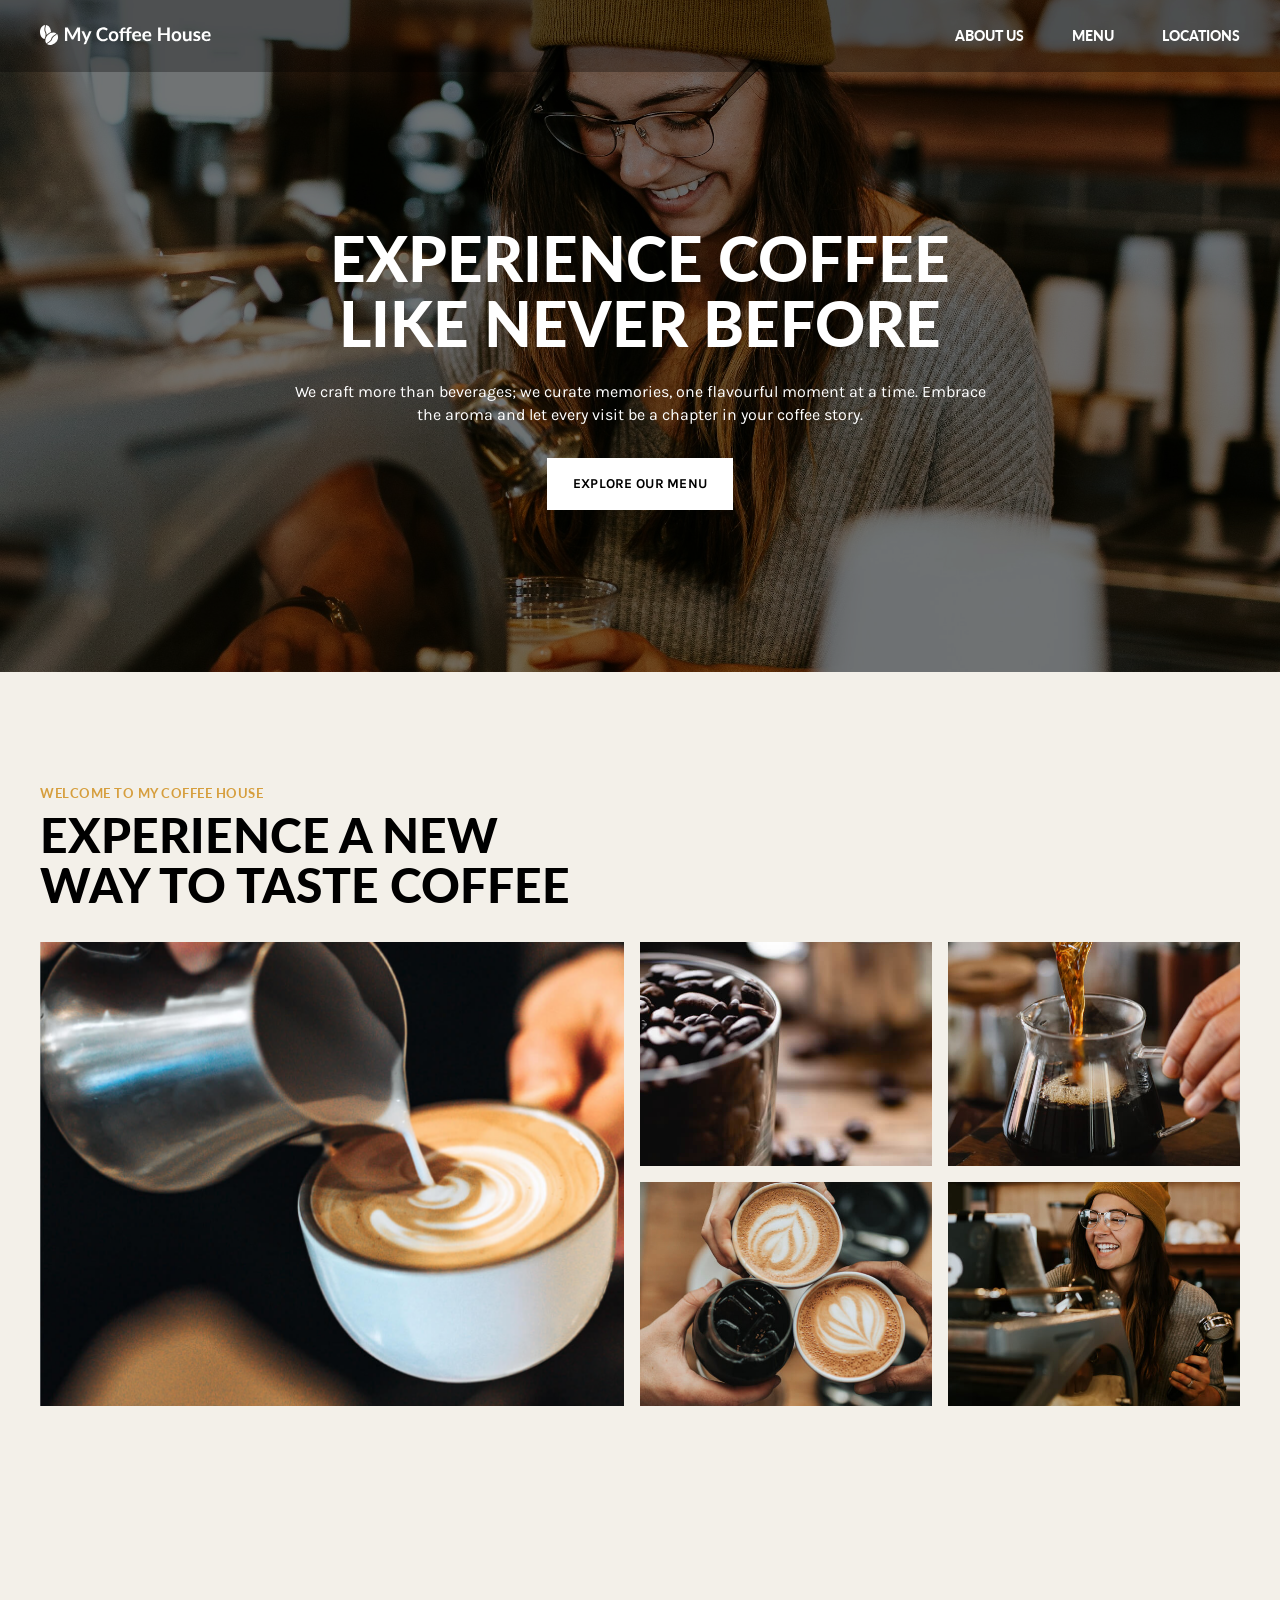
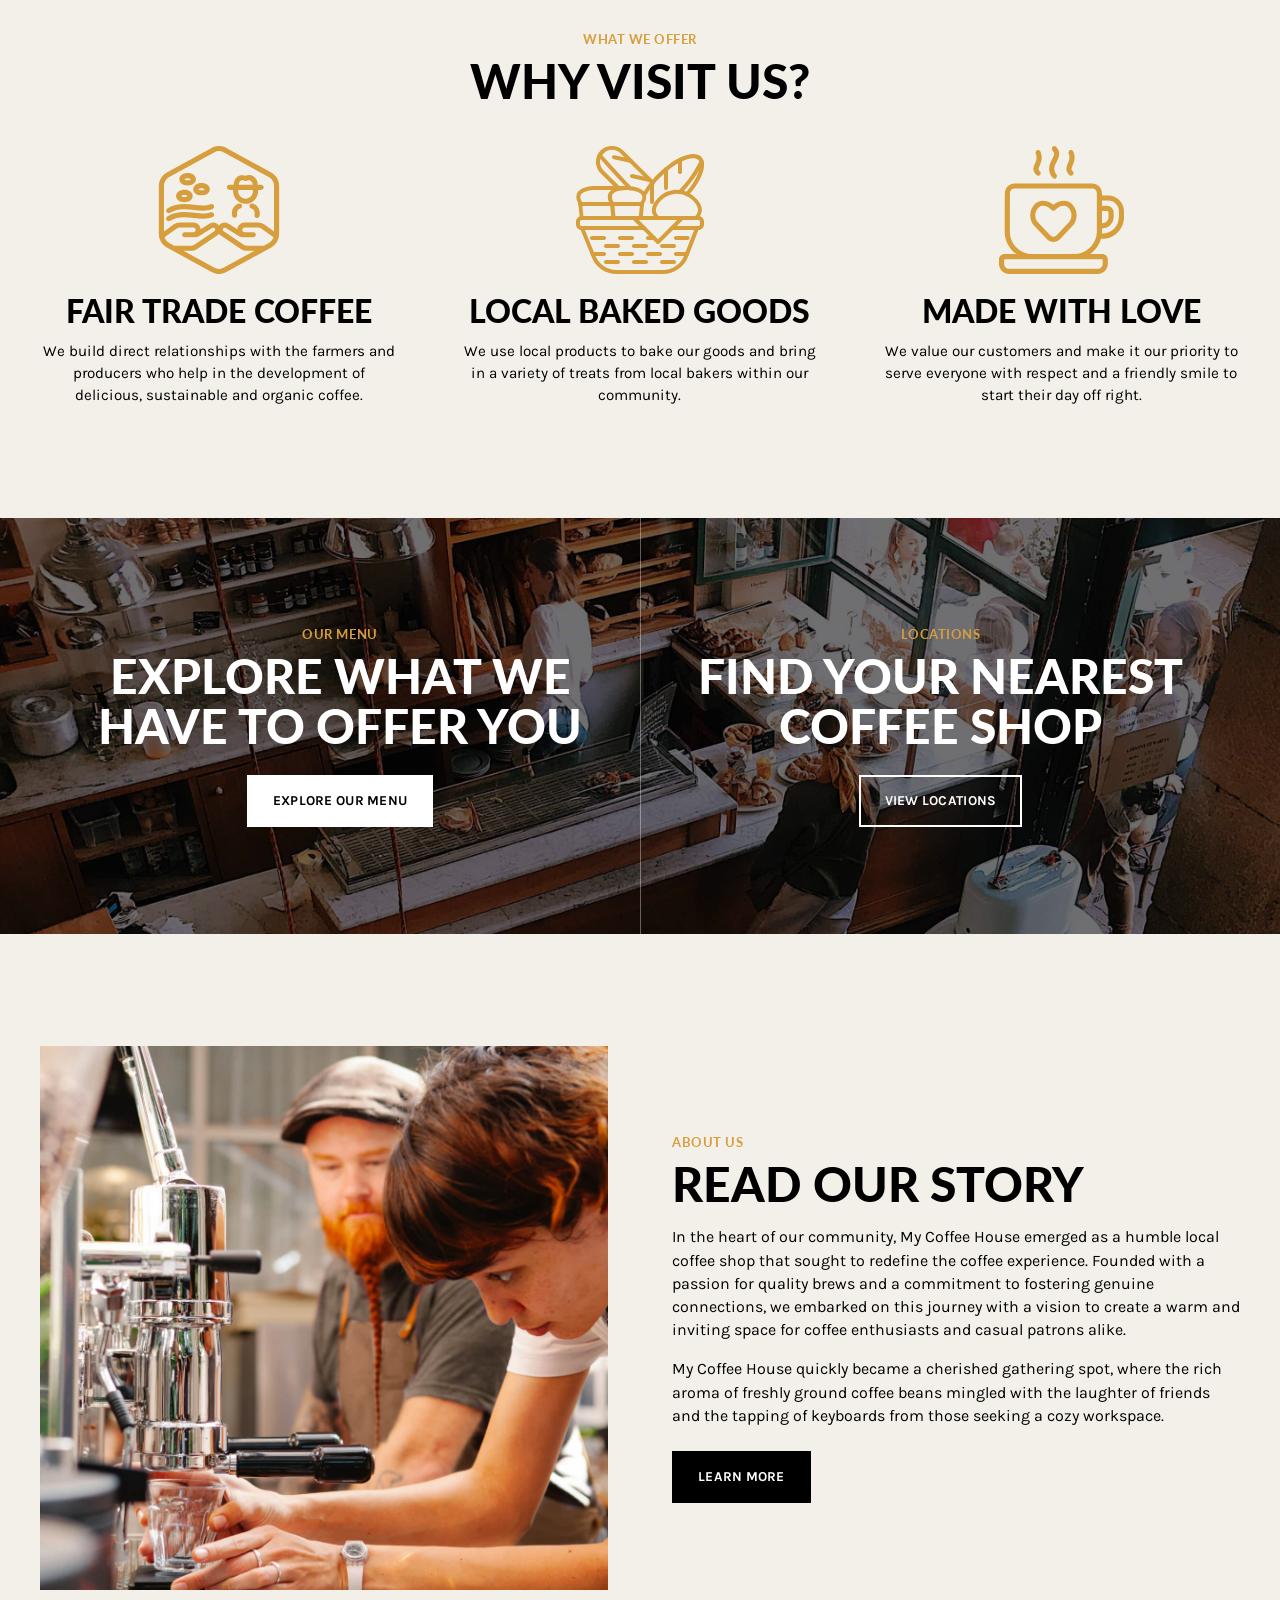
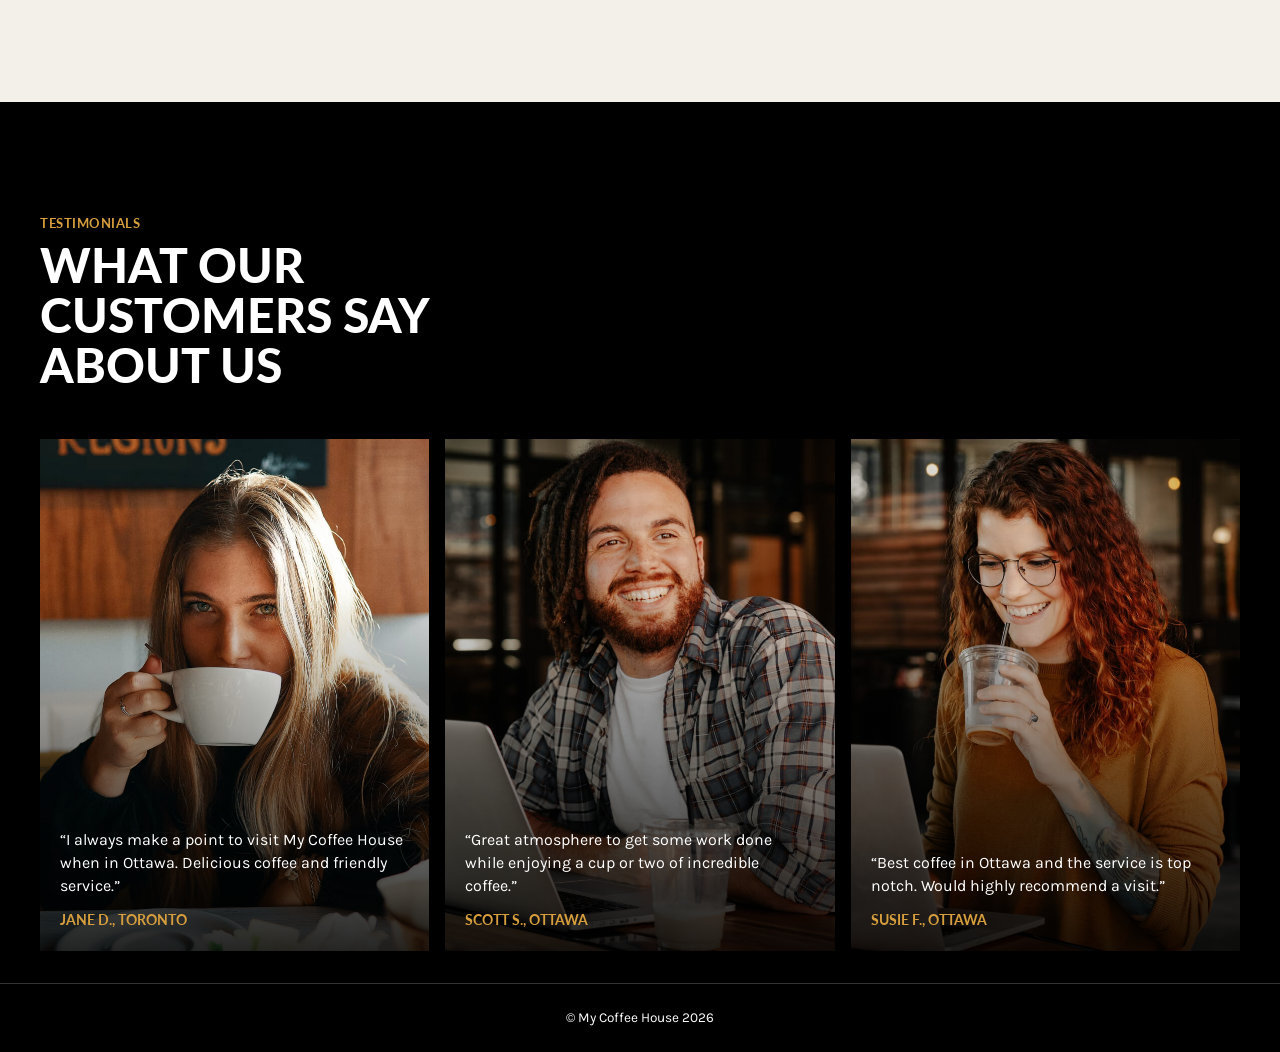
==== index.html @ 05609f6a "midterm final version" ====
<!DOCTYPE html>
<html lang="en">
<head>
  <meta charset="UTF-8">
  <meta name="viewport" content="width=device-width, initial-scale=1.0">

  <meta
    name="description"
    content="My Coffee House offers quality coffee, local baked goods and a welcoming community space.">

  <title>My Coffee House</title>

  <link rel="preconnect" href="https://fonts.googleapis.com">
  <link rel="preconnect" href="https://fonts.gstatic.com" crossorigin>

  <link
    href="https://fonts.googleapis.com/css2?family=Karla:wght@400;700&family=Lato:wght@400;700;900&display=swap"
    rel="stylesheet">

  <link rel="stylesheet" href="css/reset.css">
  <link rel="stylesheet" href="css/main.css">
</head>

<body>
  <a class="skip-link" href="#main-content">Skip to main content</a>

  <header class="site-header">
    <div class="wrapper header-wrapper">
      <a
        class="site-logo"
        href="index.html"
        aria-label="My Coffee House home"
        aria-current="page">

        <img
          src="images/my-coffee-shop-logo.svg"
          alt="My Coffee House">
      </a>

      <button
        class="menu-button"
        type="button"
        aria-label="Open navigation menu"
        aria-expanded="false">

        <span aria-hidden="true"></span>
        <span aria-hidden="true"></span>
        <span aria-hidden="true"></span>
      </button>

      <nav class="main-navigation" aria-label="Primary navigation">
        <ul class="nav-list">
          <li><a href="#about">About Us</a></li>
          <li><a href="#menu">Menu</a></li>
          <li><a href="#locations">Locations</a></li>
        </ul>
      </nav>
    </div>
  </header>

  <main id="main-content">
    <section class="hero" aria-labelledby="hero-title">
      <img
        class="hero-image"
        src="images/hero-background.jpg"
        srcset="images/hero-background.jpg 1600w"
        sizes="100vw"
        alt="Barista preparing coffee behind the counter">

      <div class="hero-shade" aria-hidden="true"></div>

      <div class="wrapper hero-content">
        <h1 id="hero-title">Experience Coffee Like Never Before</h1>

        <p>
          We craft more than beverages; we curate memories, one flavourful
          moment at a time. Embrace the aroma and let every visit be a chapter
          in your coffee story.
        </p>

        <a class="button button-light" href="#menu">Explore Our Menu</a>
      </div>
    </section>

    <section class="welcome section-spacing">
      <div class="wrapper">
        <p class="eyebrow">Welcome to My Coffee House</p>

        <h2>Experience A New Way To Taste Coffee</h2>

        <div class="coffee-gallery">
          <img
            class="gallery-featured"
            src="images/latte.jpeg"
            alt="Milk being poured into a latte">

          <img
            src="images/coffee-beans.jpeg"
            alt="Coffee beans beside a glass of coffee">

          <img
            src="images/pouring-coffee.jpeg"
            alt="Fresh coffee being poured into a glass carafe">

          <img
            src="images/three-cups.jpeg"
            alt="Three cups of coffee with latte art">

          <img
            src="images/smiling-employee.jpeg"
            alt="Smiling barista working behind the counter">
        </div>
      </div>
    </section>

    <section class="offers section-spacing" aria-labelledby="offers-title">
      <div class="wrapper">
        <header class="section-heading section-heading-centered">
          <p class="eyebrow">What We Offer</p>
          <h2 id="offers-title">Why Visit Us?</h2>
        </header>

        <div class="offer-grid">
          <article class="offer-card">
            <img
              src="images/fair-trade.svg"
              alt=""
              aria-hidden="true">

            <h3>Fair Trade Coffee</h3>

            <p>
              We build direct relationships with the farmers and producers who
              help in the development of delicious, sustainable and organic
              coffee.
            </p>
          </article>

          <article class="offer-card">
            <img
              src="images/local-baked-goods.svg"
              alt=""
              aria-hidden="true">

            <h3>Local Baked Goods</h3>

            <p>
              We use local products to bake our goods and bring in a variety of
              treats from local bakers within our community.
            </p>
          </article>

          <article class="offer-card">
            <img
              src="images/made-with-love.svg"
              alt=""
              aria-hidden="true">

            <h3>Made With Love</h3>

            <p>
              We value our customers and make it our priority to serve everyone
              with respect and a friendly smile to start their day off right.
            </p>
          </article>
        </div>
      </div>
    </section>

    <section class="quick-links">
      <img
        class="quick-links-image"
        src="images/coffee-shop.jpeg"
        alt="Interior view of My Coffee House">

      <div class="quick-links-shade" aria-hidden="true"></div>

      <div class="wrapper quick-links-grid">
        <article id="menu" class="quick-link-card">
          <p class="eyebrow">Our Menu</p>

          <h2>Explore What We Have to Offer You</h2>

          <a class="button button-light" href="#">Explore Our Menu</a>
        </article>

        <article id="locations" class="quick-link-card">
          <p class="eyebrow">Locations</p>

          <h2>Find Your Nearest Coffee Shop</h2>

          <a class="button button-outline" href="#">View Locations</a>
        </article>
      </div>
    </section>

    <section id="about" class="about section-spacing">
      <div class="wrapper about-grid">
        <div class="about-image">
          <img
            src="images/about-us.jpeg"
            alt="Coffee shop employees preparing drinks">
        </div>

        <div class="about-content">
          <p class="eyebrow">About Us</p>

          <h2>Read Our Story</h2>

          <p>
            In the heart of our community, My Coffee House emerged as a humble
            local coffee shop that sought to redefine the coffee experience.
            Founded with a passion for quality brews and a commitment to
            fostering genuine connections, we embarked on this journey with a
            vision to create a warm and inviting space for coffee enthusiasts
            and casual patrons alike.
          </p>

          <p>
            My Coffee House quickly became a cherished gathering spot, where
            the rich aroma of freshly ground coffee beans mingled with the
            laughter of friends and the tapping of keyboards from those seeking
            a cozy workspace.
          </p>

          <a class="button button-dark" href="#">Learn More</a>
        </div>
      </div>
    </section>

    <section
      class="testimonials section-spacing"
      aria-labelledby="testimonials-title">

      <div class="wrapper">
        <header class="section-heading testimonials-heading">
          <p class="eyebrow">Testimonials</p>

          <h2 id="testimonials-title">
            What Our Customers Say About Us
          </h2>
        </header>

        <div class="testimonial-grid">
          <article class="testimonial-card">
            <img
              src="images/testimonial-1.jpeg"
              alt="Jane enjoying a cup of coffee">

            <div class="testimonial-shade" aria-hidden="true"></div>

            <div class="testimonial-content">
              <blockquote>
                “I always make a point to visit My Coffee House when in Ottawa.
                Delicious coffee and friendly service.”
              </blockquote>

              <p class="customer-name">Jane D., Toronto</p>
            </div>
          </article>

          <article class="testimonial-card">
            <img
              src="images/testimonial-2.jpeg"
              alt="Scott smiling inside a coffee shop">

            <div class="testimonial-shade" aria-hidden="true"></div>

            <div class="testimonial-content">
              <blockquote>
                “Great atmosphere to get some work done while enjoying a cup or
                two of incredible coffee.”
              </blockquote>

              <p class="customer-name">Scott S., Ottawa</p>
            </div>
          </article>

          <article class="testimonial-card">
            <img
              src="images/testimonial-3.jpeg"
              alt="Susie enjoying a coffee">

            <div class="testimonial-shade" aria-hidden="true"></div>

            <div class="testimonial-content">
              <blockquote>
                “Best coffee in Ottawa and the service is top notch. Would
                highly recommend a visit.”
              </blockquote>

              <p class="customer-name">Susie F., Ottawa</p>
            </div>
          </article>
        </div>
      </div>
    </section>
  </main>

  <footer class="site-footer">
    <div class="wrapper">
      <p>&copy; My Coffee House 2026</p>
    </div>
  </footer>
</body>
</html>
---- css/main.css ----
:root {
  --white: #ffffff;
  --black: #000000;
  --gold: #d69e3d;
  --dark-gold: #966f2c;
  --page-background: #f3f0e9;
  --heading-font: "Lato", sans-serif;
  --body-font: "Karla", sans-serif;
  --maximum-width: 1200px;
  --section-space: 4rem;
}

body {
  background-color: var(--page-background);
  color: var(--black);
  font-family: var(--body-font);
  font-size: 1rem;
  line-height: 1.5;
}

.wrapper {
  width: min(calc(100% - 2rem), var(--maximum-width));
  margin-inline: auto;
}

.section-spacing {
  padding-block: var(--section-space);
}

h1,
h2,
h3,
.main-navigation {
  font-family: var(--heading-font);
  font-weight: 900;
  line-height: 1.05;
  text-transform: uppercase;
}

h1 {
  font-size: 2rem;
}

h2 {
  max-width: 20ch;
  font-size: 1.75rem;
}

h3 {
  font-size: 1.375rem;
}

p {
  font-size: 1rem;
}

.eyebrow {
  margin-bottom: 0.4rem;
  color: var(--gold);
  font-family: var(--heading-font);
  font-size: 0.8rem;
  font-weight: 700;
  letter-spacing: 0.04em;
  text-transform: uppercase;
}

.skip-link {
  position: fixed;
  top: 0;
  left: 1rem;
  z-index: 1000;
  padding: 0.75rem 1rem;
  background-color: var(--gold);
  color: var(--black);
  font-weight: 700;
  transform: translateY(-150%);
  transition: transform 200ms ease;
}

.skip-link:focus {
  transform: translateY(0);
}

.site-header {
  position: absolute;
  top: 0;
  left: 0;
  z-index: 20;
  width: 100%;
  background-color: rgb(0 0 0 / 30%);
}

.header-wrapper {
  display: flex;
  min-height: 4rem;
  align-items: center;
  justify-content: space-between;
}

.site-logo {
  display: inline-block;
  width: 9rem;
}

.site-logo img {
  width: 100%;
}

.main-navigation {
  display: none;
}

.menu-button {
  display: grid;
  width: 2.75rem;
  height: 2.75rem;
  padding: 0.65rem;
  cursor: pointer;
  background: transparent;
  gap: 0.3rem;
}

.menu-button span {
  display: block;
  width: 100%;
  height: 2px;
  background-color: var(--white);
}

.hero {
  position: relative;
  display: grid;
  min-height: 33rem;
  overflow: hidden;
  place-items: center;
  text-align: center;
}

.hero-image,
.hero-shade {
  position: absolute;
  inset: 0;
  width: 100%;
  height: 100%;
}

.hero-image {
  object-fit: cover;
  object-position: center;
}

.hero-shade {
  background-color: rgb(0 0 0 / 48%);
}

.hero-content {
  position: relative;
  z-index: 2;
  display: flex;
  max-width: 42rem;
  padding-top: 4rem;
  align-items: center;
  flex-direction: column;
  color: var(--white);
  animation: hero-fade-in 900ms ease-out both;
}

.hero-content h1 {
  max-width: 18ch;
}

.hero-content p {
  max-width: 44rem;
  margin: 1.25rem auto 1.5rem;
  line-height: 1.45;
}

.button {
  display: inline-block;
  padding: 0.85rem 1.5rem;
  border: 2px solid transparent;
  font-family: var(--body-font);
  font-size: 0.85rem;
  font-weight: 700;
  letter-spacing: 0.02em;
  text-align: center;
  text-transform: uppercase;
  transition:
    background-color 250ms ease,
    border-color 250ms ease,
    color 250ms ease,
    transform 250ms ease;
}

.button:hover,
.button:focus-visible {
  transform: translateY(-3px);
}

.button-light {
  background-color: var(--white);
  color: var(--black);
}

.button-light:hover,
.button-light:focus-visible {
  border-color: var(--gold);
  background-color: var(--gold);
}

.button-dark {
  background-color: var(--black);
  color: var(--white);
}

.button-dark:hover,
.button-dark:focus-visible {
  background-color: var(--dark-gold);
}

.button-outline {
  border-color: var(--white);
  background-color: transparent;
  color: var(--white);
}

.button-outline:hover,
.button-outline:focus-visible {
  border-color: var(--gold);
  background-color: var(--gold);
  color: var(--black);
}

a:focus-visible,
button:focus-visible {
  outline: 3px solid var(--gold);
  outline-offset: 4px;
}

.welcome h2 {
  margin-bottom: 1.5rem;
}

.coffee-gallery {
  display: grid;
  grid-template-columns: repeat(2, 1fr);
  gap: 0.75rem;
}

.coffee-gallery img {
  width: 100%;
  height: 9rem;
  object-fit: cover;
}

.coffee-gallery .gallery-featured {
  height: 20rem;
  grid-column: 1 / -1;
}

.section-heading {
  margin-bottom: 2.5rem;
}

.section-heading-centered {
  display: flex;
  align-items: center;
  flex-direction: column;
  text-align: center;
}

.offer-grid {
  display: grid;
  gap: 3.5rem;
}

.offer-card {
  display: flex;
  align-items: center;
  flex-direction: column;
  text-align: center;
}

.offer-card img {
  width: 7rem;
  height: 7rem;
  margin-bottom: 1.25rem;
  object-fit: contain;
}

.offer-card h3 {
  margin-bottom: 0.75rem;
}

.offer-card p {
  max-width: 26rem;
  line-height: 1.45;
}

.offer-grid article:nth-child(2) {
  animation-delay: 150ms;
}

.offer-grid article:nth-child(3) {
  animation-delay: 300ms;
}

.quick-links {
  position: relative;
  overflow: hidden;
}

.quick-links-image,
.quick-links-shade {
  position: absolute;
  inset: 0;
  width: 100%;
  height: 100%;
}

.quick-links-image {
  object-fit: cover;
}

.quick-links-shade {
  background-color: rgb(0 0 0 / 55%);
}

.quick-links-grid {
  position: relative;
  z-index: 2;
  display: grid;
}

.quick-link-card {
  display: flex;
  min-height: 18rem;
  padding-block: 3.5rem;
  align-items: center;
  flex-direction: column;
  justify-content: center;
  color: var(--white);
  text-align: center;
}

.quick-link-card + .quick-link-card {
  border-top: 1px solid rgb(255 255 255 / 35%);
}

.quick-link-card h2 {
  margin-bottom: 1.5rem;
}

.about-grid {
  display: grid;
  gap: 2rem;
}

.about-image img {
  width: 100%;
  height: 24rem;
  object-fit: cover;
}

.about-content h2 {
  margin-bottom: 1rem;
}

.about-content p:not(.eyebrow) {
  margin-bottom: 1rem;
  line-height: 1.45;
}

.about-content p + p {
  margin-top: 0.5rem;
}

.about-content .button {
  margin-top: 0.5rem;
}

.testimonials {
  padding-bottom: 2rem;
  background-color: var(--black);
  color: var(--white);
}

.testimonials-heading h2 {
  max-width: 18ch;
}

.testimonial-grid {
  display: grid;
  gap: 1rem;
}

.testimonial-card {
  position: relative;
  min-height: 28rem;
  overflow: hidden;
}

.testimonial-card img,
.testimonial-shade {
  position: absolute;
  inset: 0;
  width: 100%;
  height: 100%;
}

.testimonial-card img {
  object-fit: cover;
}

.testimonial-card img[alt] {
  object-position: center;
}

.testimonial-shade {
  background:
    linear-gradient(
      to bottom,
      transparent 30%,
      rgb(0 0 0 / 85%) 100%
    );
}

.testimonial-content {
  position: absolute;
  right: 1.25rem;
  bottom: 1.25rem;
  left: 1.25rem;
  z-index: 2;
}

.testimonial-content blockquote {
  margin-bottom: 0.75rem;
  line-height: 1.45;
}

.customer-name {
  color: var(--gold);
  font-family: var(--heading-font);
  font-size: 0.9rem;
  font-weight: 700;
  text-transform: uppercase;
}

.site-footer {
  padding-block: 1.5rem;
  border-top: 1px solid rgb(255 255 255 / 20%);
  background-color: var(--black);
  color: var(--white);
  text-align: center;
}

.site-footer p {
  font-size: 0.85rem;
}

@keyframes hero-fade-in {
  from {
    opacity: 0;
    transform: translateY(2rem);
  }

  to {
    opacity: 1;
    transform: translateY(0);
  }
}

@media (min-width: 768px) {
  :root {
    --section-space: 5.5rem;
  }

  .wrapper {
    width: min(calc(100% - 4rem), var(--maximum-width));
  }

  h1 {
    font-size: 3rem;
  }

  h2 {
    font-size: 2.375rem;
  }

  h3 {
    font-size: 1.75rem;
  }

  .hero {
    min-height: 39rem;
  }

  .hero-content p {
    margin-block: 1.5rem 2rem;
  }

  .coffee-gallery {
    grid-template-columns: 2fr 1fr 1fr;
    grid-template-rows: repeat(2, 13rem);
    gap: 1rem;
  }

  .coffee-gallery img {
    height: 100%;
  }

  .coffee-gallery .gallery-featured {
    height: 100%;
    grid-column: auto;
    grid-row: 1 / 3;
  }

  .offer-grid {
    grid-template-columns: repeat(3, 1fr);
    gap: 2rem;
  }

  .offer-card img {
    width: 8rem;
    height: 8rem;
  }

  .quick-links-grid {
    grid-template-columns: repeat(2, 1fr);
  }

  .quick-link-card {
    min-height: 25rem;
    padding-inline: 2rem;
  }

  .quick-link-card + .quick-link-card {
    border-top: 0;
    border-left: 1px solid rgb(255 255 255 / 35%);
  }

  .about-grid {
    grid-template-columns: 1fr 1fr;
    align-items: center;
    gap: 2.5rem;
  }

  .about-image img {
    height: 32rem;
  }

  .testimonial-grid {
    grid-template-columns: repeat(3, 1fr);
  }

  .testimonial-card {
    min-height: 30rem;
  }
}

@media (min-width: 1100px) {
  :root {
    --section-space: 7rem;
  }

  h1 {
    font-size: 3.875rem;
  }

  h2 {
    font-size: 3rem;
  }

  h3 {
    font-size: 2rem;
  }

  .header-wrapper {
    min-height: 4.5rem;
  }

  .site-logo {
    width: 11rem;
  }

  .menu-button {
    display: none;
  }

  .main-navigation {
    display: block;
    color: var(--white);
    font-size: 0.85rem;
  }

  .nav-list {
    display: flex;
    align-items: center;
    gap: 2.5rem;
  }

  .nav-list > li + li {
    margin-left: 0.5rem;
  }

  .nav-list a {
    position: relative;
    padding-block: 0.5rem;
    transition: color 250ms ease;
  }

  .nav-list a::after {
    position: absolute;
    right: 0;
    bottom: 0;
    left: 0;
    height: 2px;
    background-color: var(--gold);
    content: "";
    transform: scaleX(0);
    transform-origin: center;
    transition: transform 250ms ease;
  }

  .nav-list a:hover,
  .nav-list a:focus-visible {
    color: var(--gold);
  }

  .nav-list a:hover::after,
  .nav-list a:focus-visible::after {
    transform: scaleX(1);
  }

  .hero {
    min-height: 42rem;
  }

  .hero-content {
    max-width: 50rem;
  }

  .welcome h2 {
    margin-bottom: 2rem;
  }

  .coffee-gallery {
    grid-template-rows: repeat(2, 14rem);
  }

  .offer-grid {
    gap: 4rem;
  }

  .offer-card p {
    font-size: 0.95rem;
  }

  .quick-link-card {
    min-height: 26rem;
  }

  .about-grid {
    gap: 4rem;
  }

  .about-image img {
    height: 34rem;
  }

  .testimonials-heading {
    margin-bottom: 3rem;
  }

  .testimonial-card {
    min-height: 32rem;
  }
}

@media (prefers-reduced-motion: reduce) {
  *,
  *::before,
  *::after {
    scroll-behavior: auto !important;
    animation-duration: 0.01ms !important;
    animation-iteration-count: 1 !important;
    transition-duration: 0.01ms !important;
  }
}
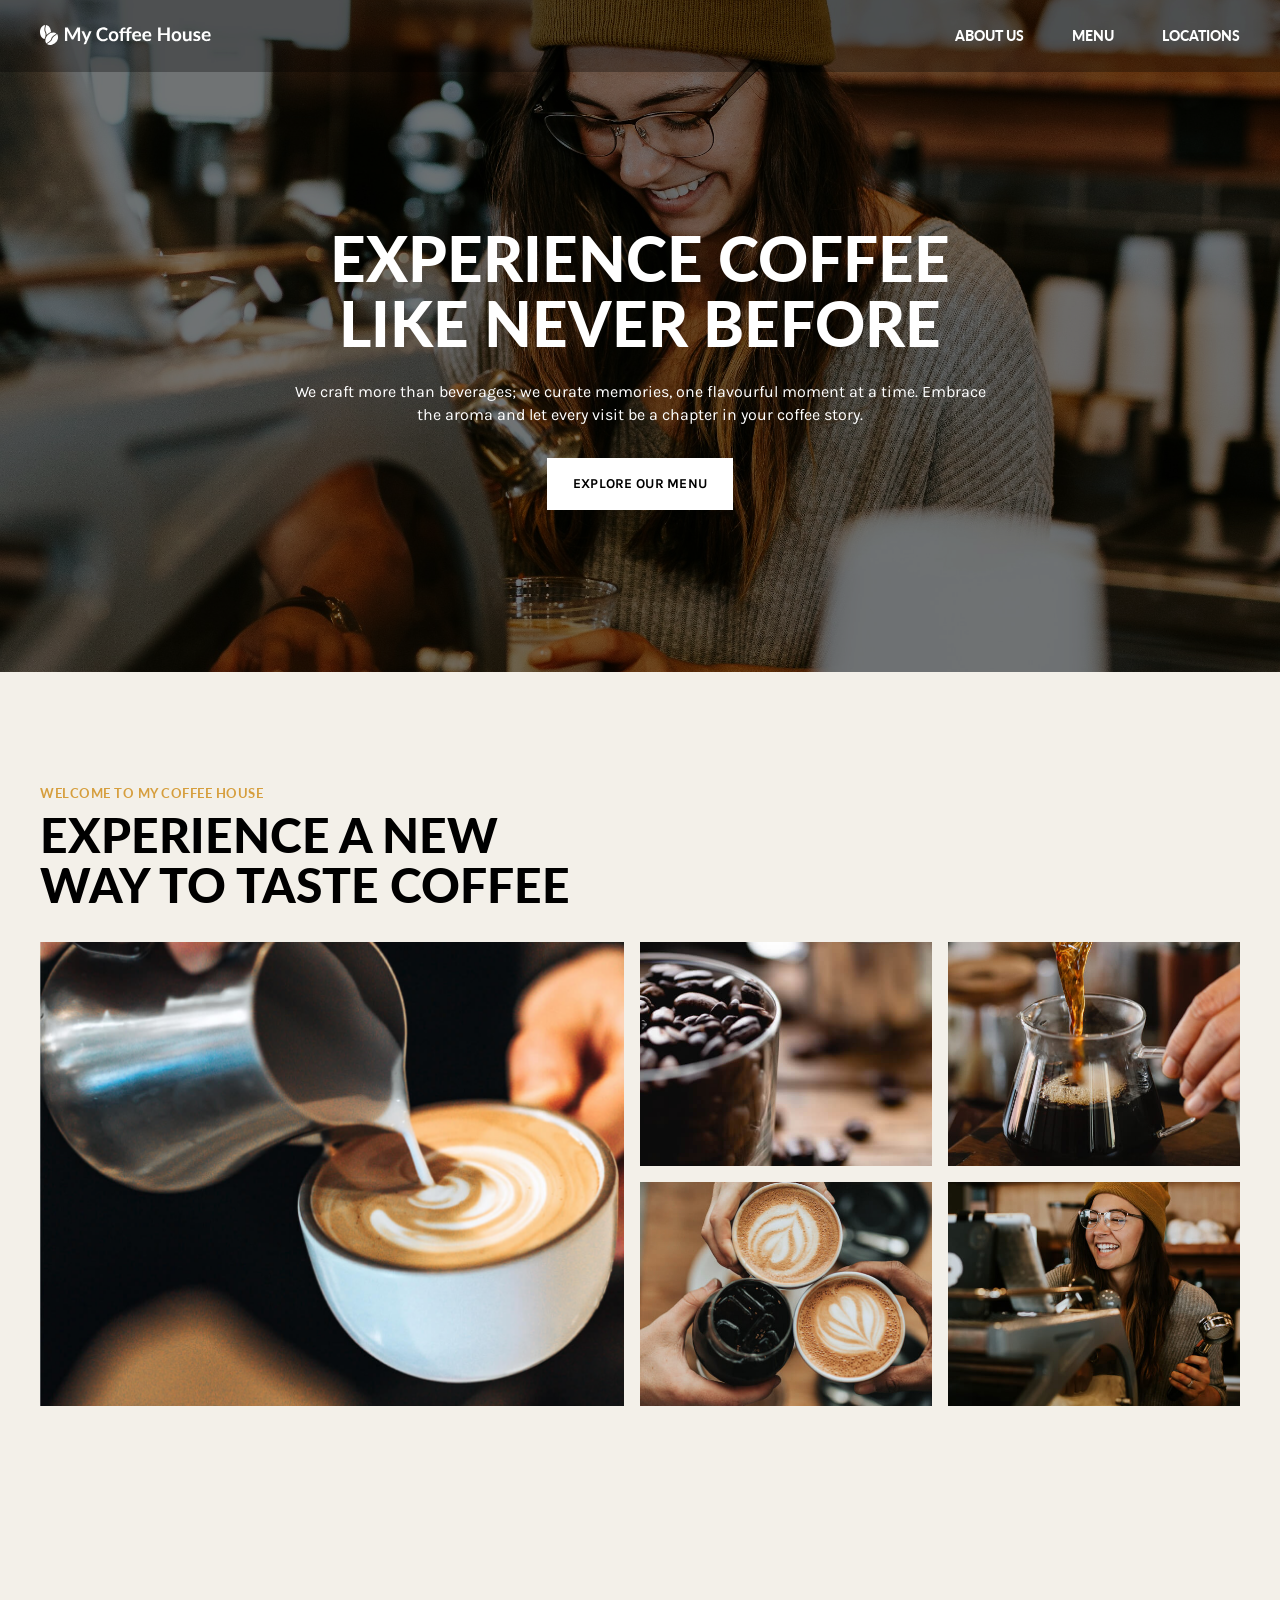
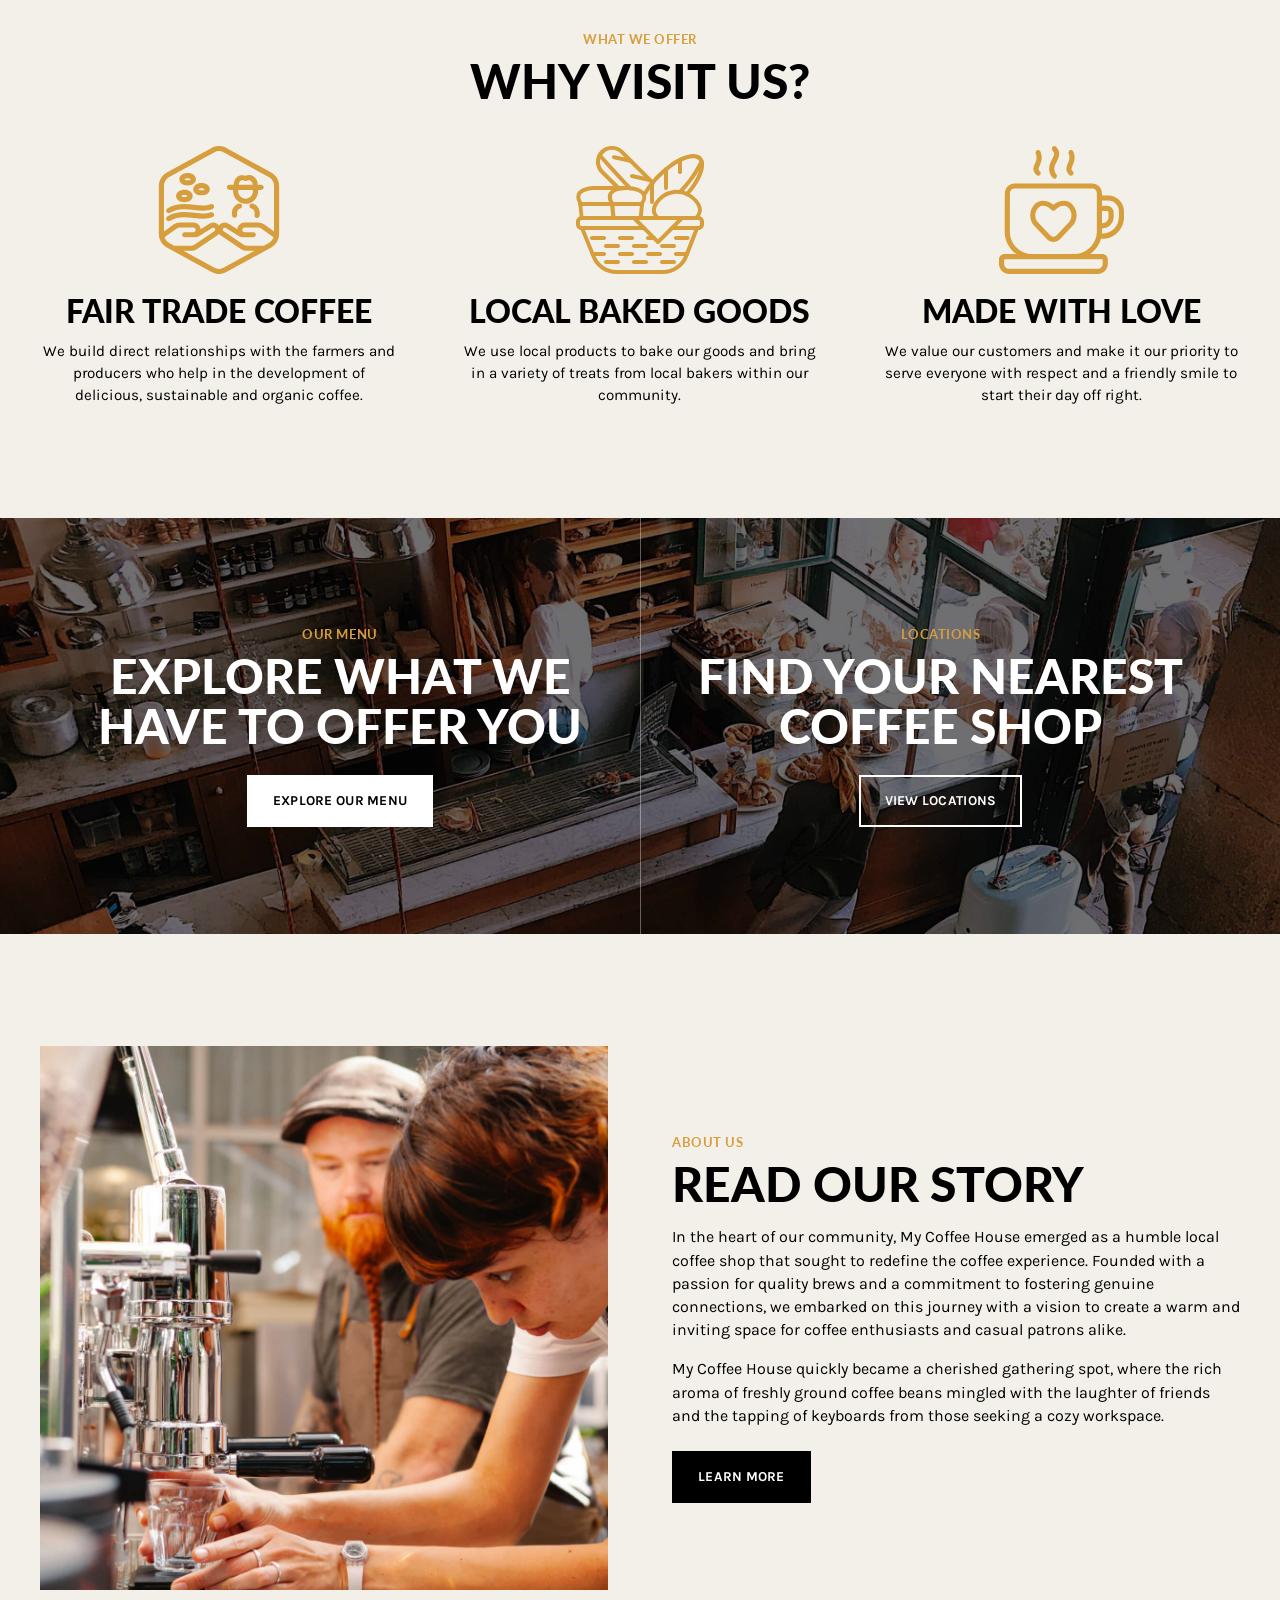
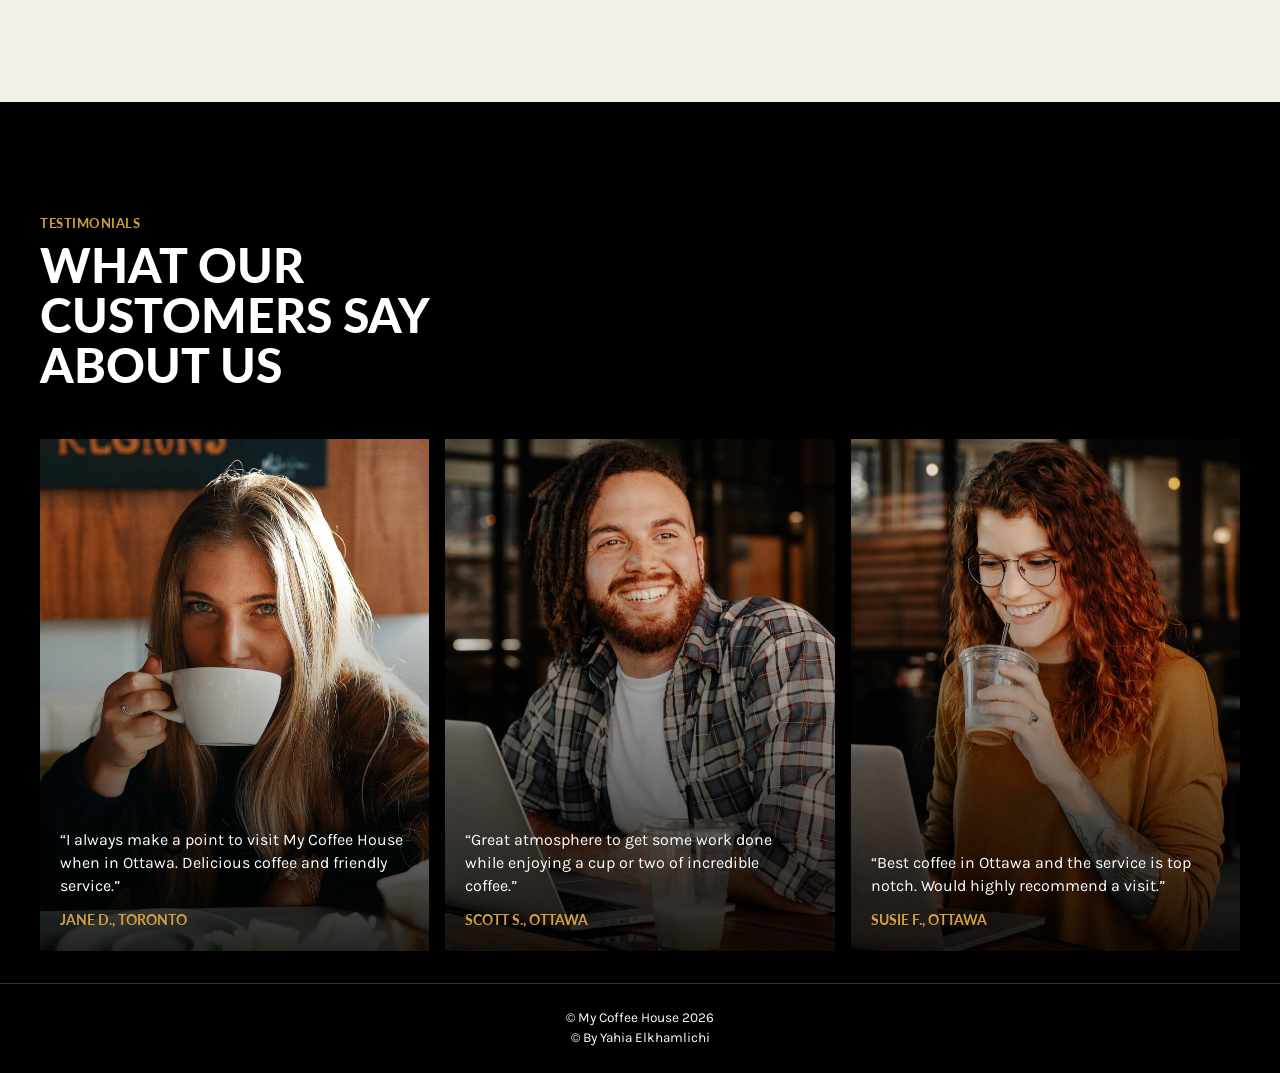
==== commit 6352fb71: "Update index.html" ====
--- a/index.html
+++ b/index.html
@@ -299,8 +299,8 @@
 
   <footer class="site-footer">
     <div class="wrapper">
-      <p>&copy; My Coffee House 2026</p>
+      <p>&copy; My Coffee House 2026</p>  <p>&copy; By Yahia Elkhamlichi</p> 
     </div>
   </footer>
 </body>
-</html>+</html>
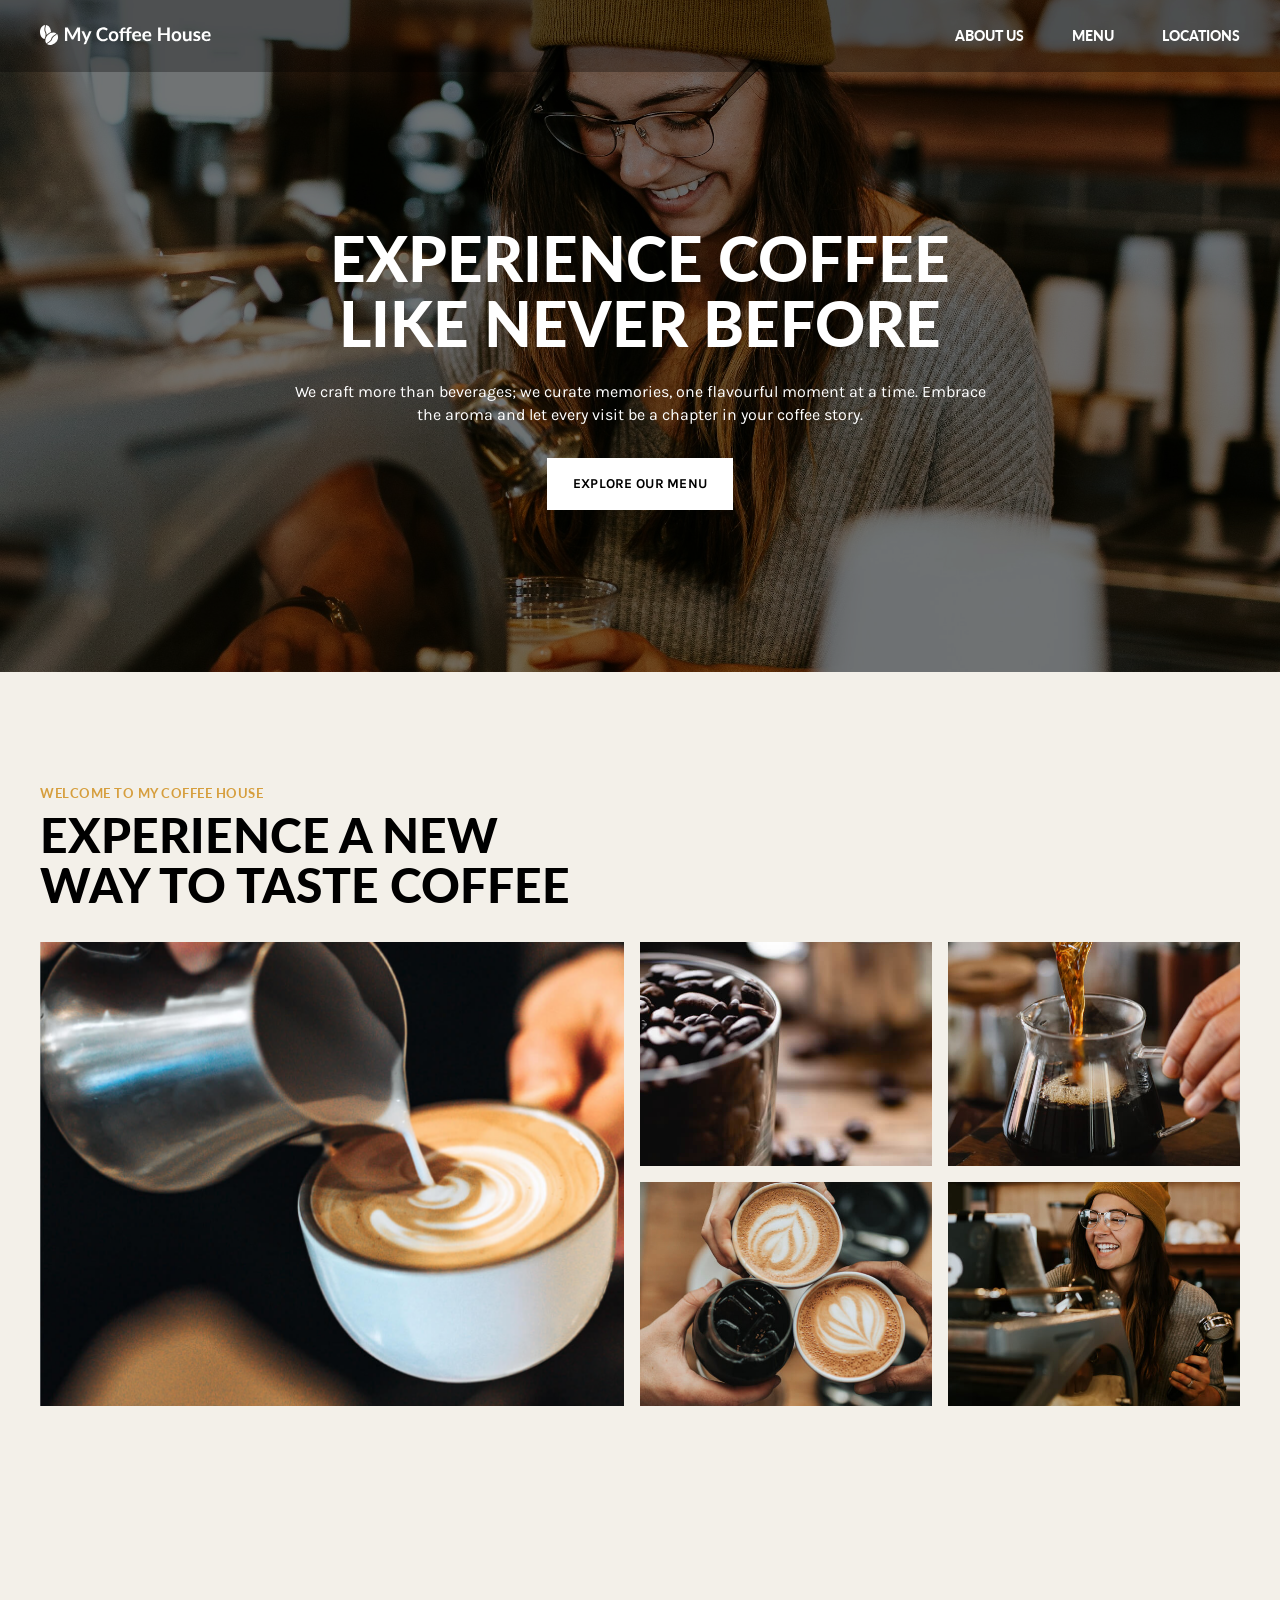
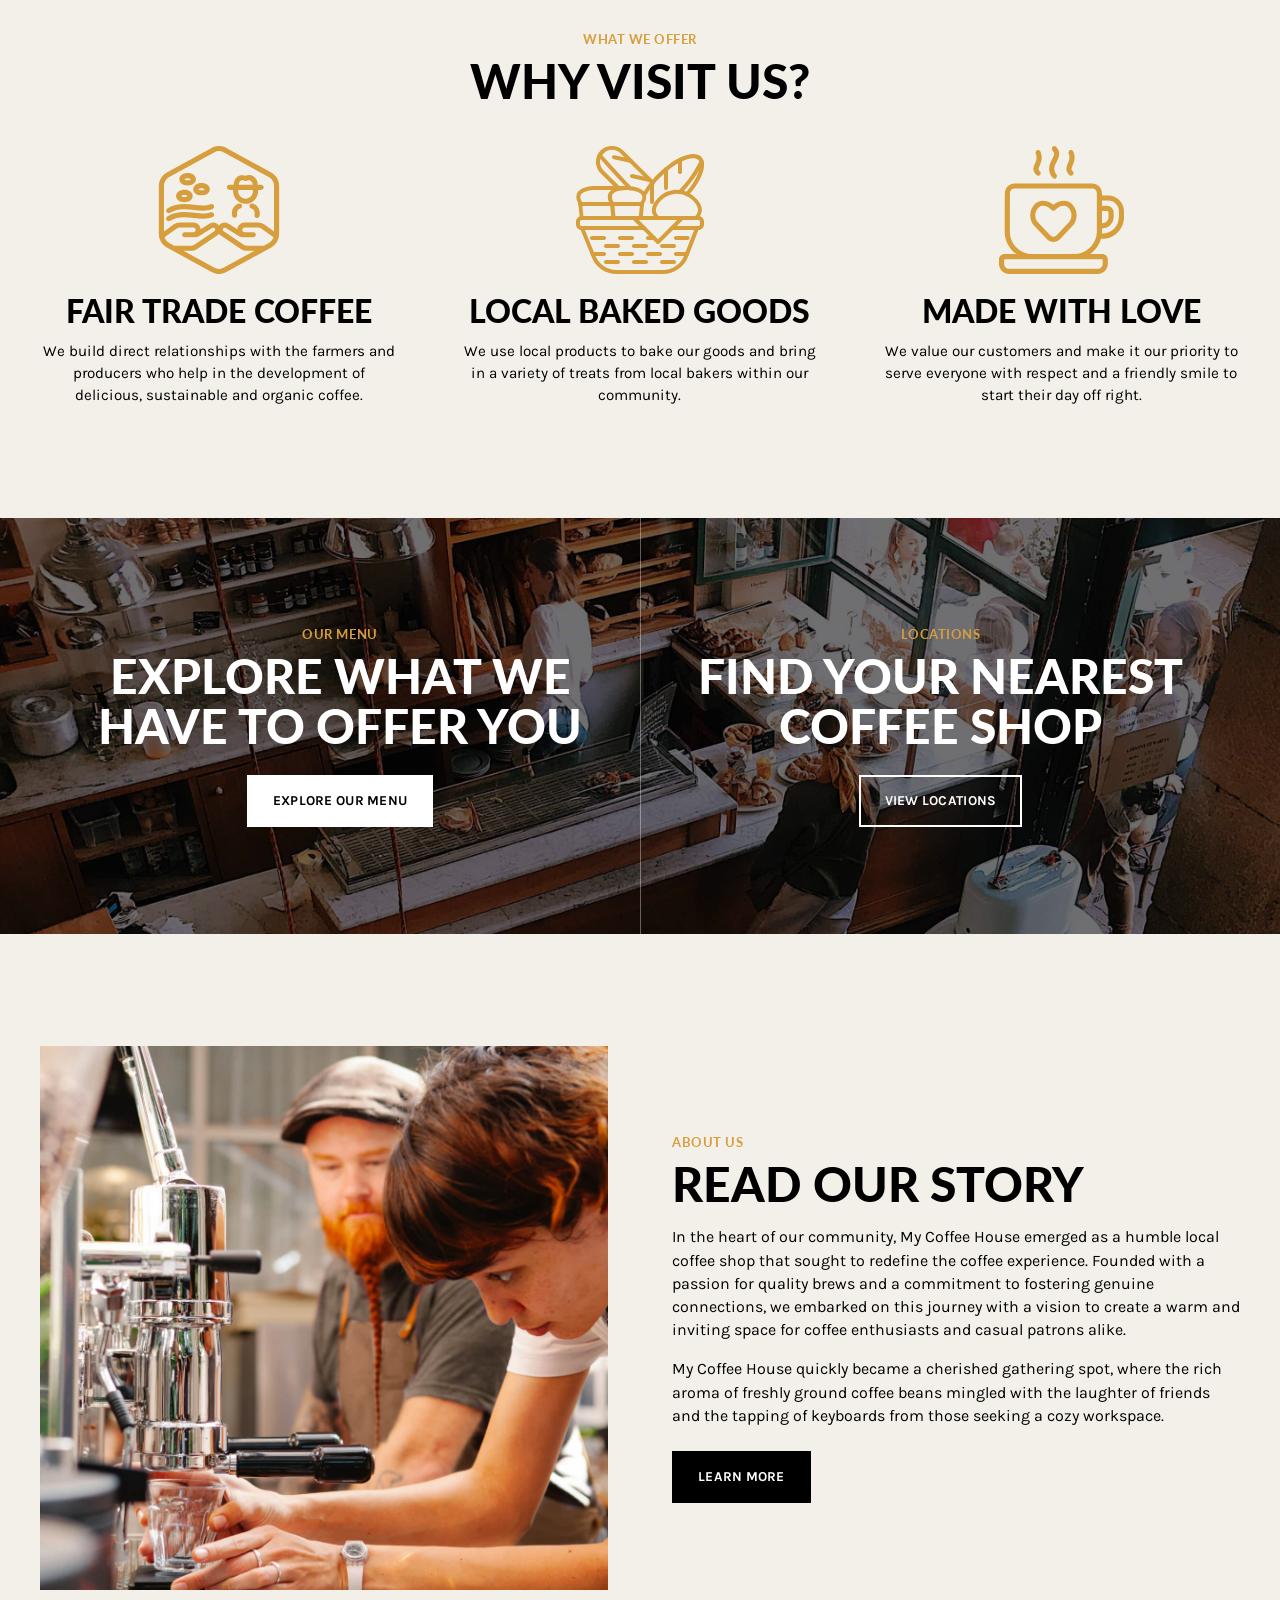
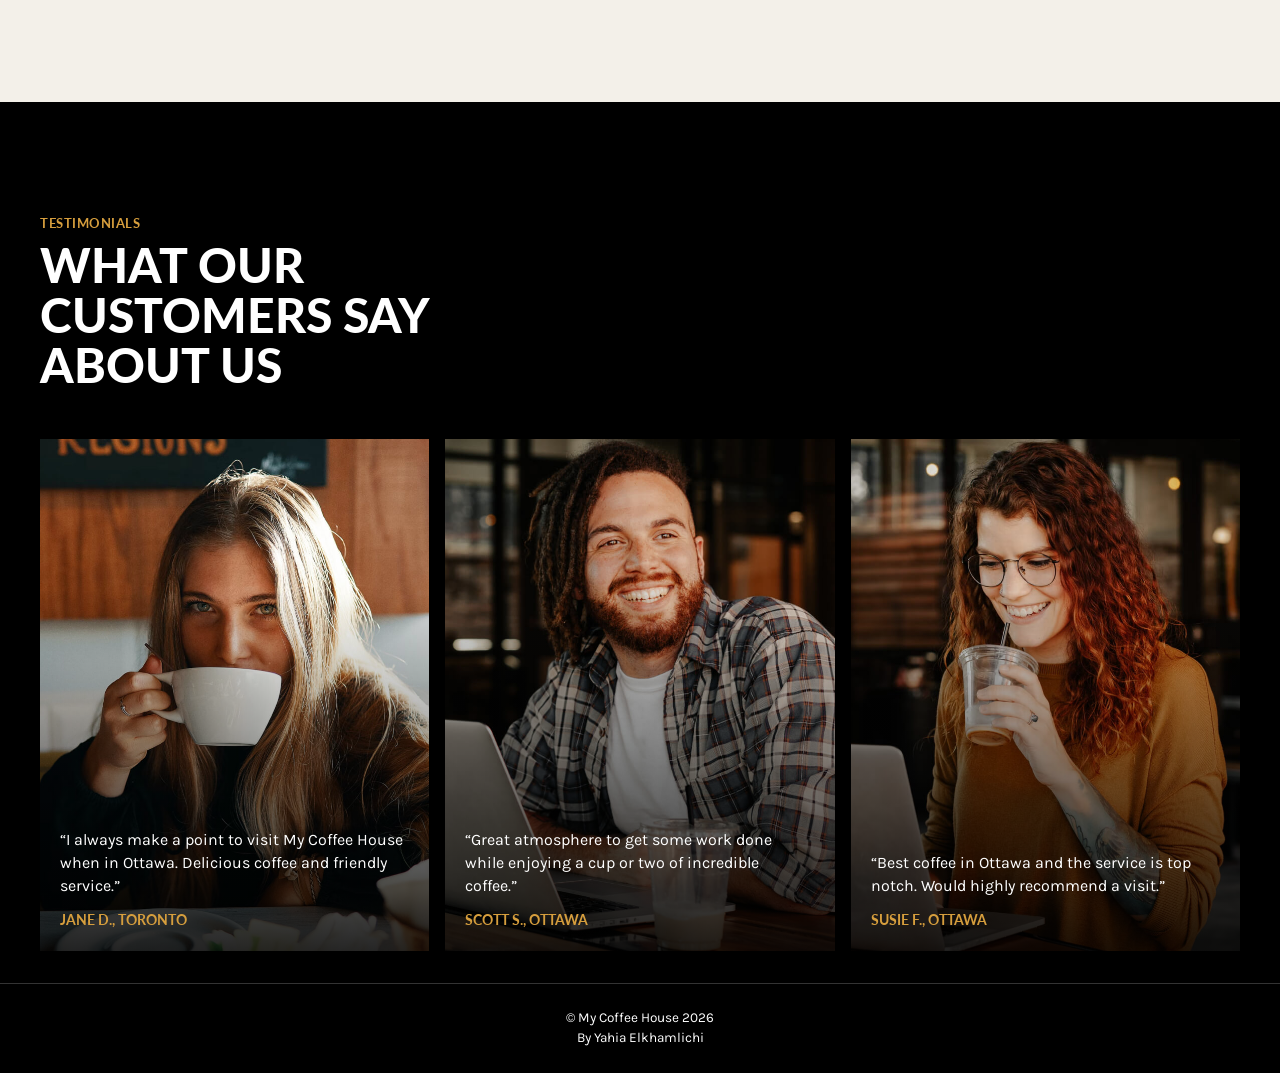
==== commit fda211a2: "Update index.html" ====
--- a/index.html
+++ b/index.html
@@ -299,7 +299,7 @@
 
   <footer class="site-footer">
     <div class="wrapper">
-      <p>&copy; My Coffee House 2026</p>  <p>&copy; By Yahia Elkhamlichi</p> 
+      <p>&copy; My Coffee House 2026</p>  <p> By Yahia Elkhamlichi </p> 
     </div>
   </footer>
 </body>
